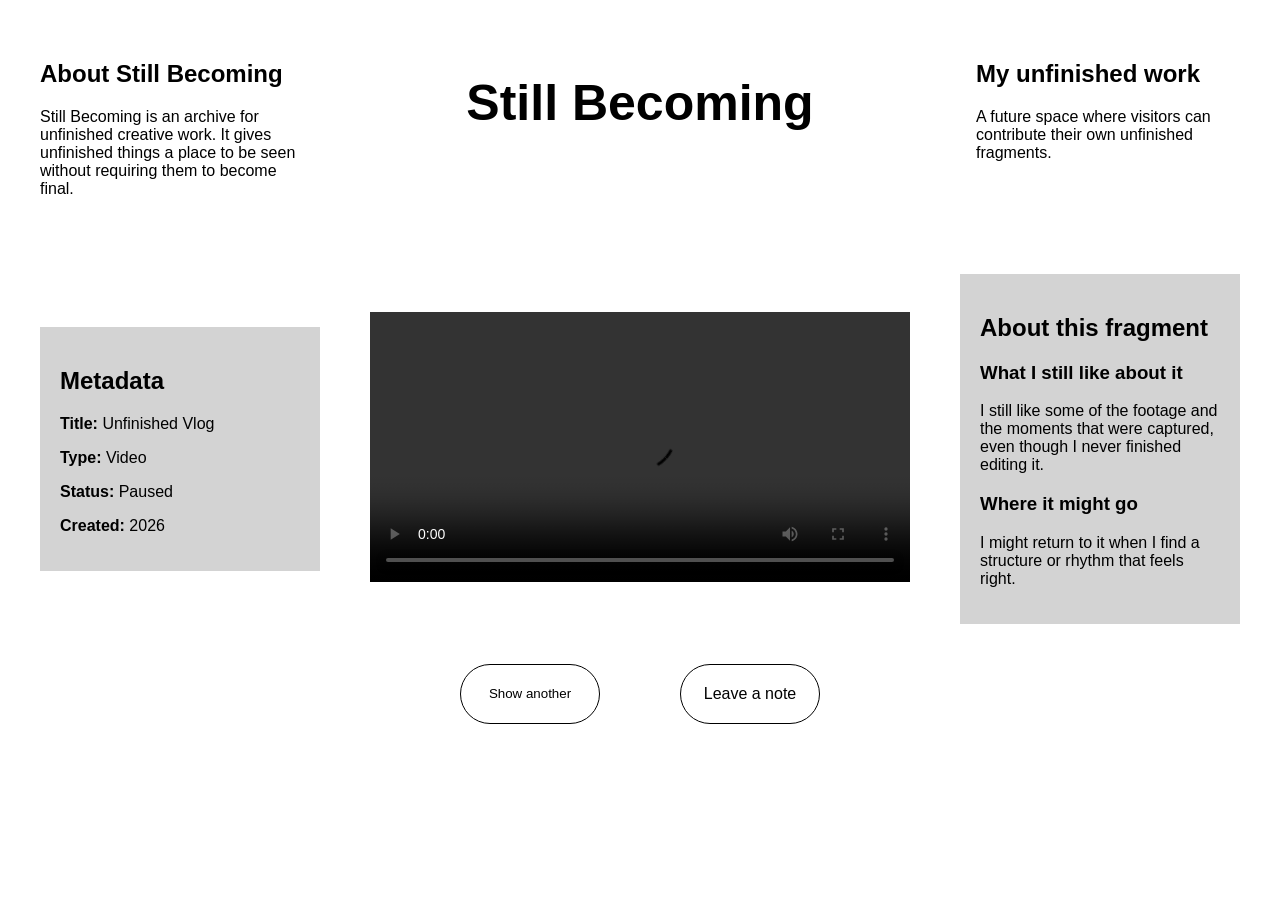
==== index.html @ 2a2ba5cb "update repo with new files and added html, css and wireframe" ====
<!DOCTYPE html>

<html lang="en">

<head>
    <meta charset="UTF-8">
    <meta name="viewport" content="width=device-width, initial-scale=1.0">

    <title>Still Becoming</title>

    <link rel="stylesheet" href="style.css">
</head>


<body>

    <header>

        <div class="project-about">
            <h2>About Still Becoming</h2>

            <p>
                Still Becoming is an archive for unfinished creative work.
                It gives unfinished things a place to be seen without requiring
                them to become final.
            </p>
        </div>


        <h1>Still Becoming</h1>


        <div class="my-work">
            <h2>My unfinished work</h2>

            <p>
                A future space where visitors can contribute their own
                unfinished fragments.
            </p>
        </div>

    </header>


    <main>

        <section class="fragment-layout">


            <div class="metadata">

                <h2>Metadata</h2>
            
                <p><strong>Title:</strong> Unfinished Vlog</p>
            
                <p><strong>Type:</strong> Video</p>
            
                <p><strong>Status:</strong> Paused</p>
            
                <p><strong>Created:</strong> 2026</p>
            
            </div>


            <div class="fragment">

                <video controls>
            
                    <source
                        src="assets/unfinished-vlog.mp4"
                        type="video/mp4"
                    >
            
                    Your browser does not support the video tag.
            
                </video>
            
            </div>


            <div class="fragment-about">

                <h2>About this fragment</h2>
            
                <h3>What I still like about it</h3>
            
                <p>
                    I still like some of the footage and the moments
                    that were captured, even though I never finished editing it.
                </p>
            
                <h3>Where it might go</h3>
            
                <p>
                    I might return to it when I find a structure or
                    rhythm that feels right.
                </p>
            
            </div>


        </section>


        <section class="actions">

            <div class="button-row">
        
                <button>Show another</button>
        
                <details class="visitor-note">
        
                    <summary>Leave a note</summary>
        
                    <div class="note-area">
        
                        <p>
                            What do you see in this unfinished work?
                        </p>
        
                        <textarea
                            rows="5"
                            cols="40"
                            placeholder="Leave encouragement, feedback, a question, or an idea..."
                        ></textarea>
        
                        <br>
        
                        <button>Leave this note</button>
        
                    </div>
        
                </details>
        
            </div>
        
        </section>


    </main>


</body>

</html>
---- style.css ----
body {
    margin: 0;
    padding: 40px;
    font-family: Arial, sans-serif;
}


header {
    display: flex;
    justify-content: space-between;
    align-items: flex-start;
}


h1 {
    text-align: center;
    font-size: 50px;
}


.project-about {
    width: 22%;
}


.my-work {
    width: 22%;
}


.fragment-layout {
    display: flex;
    justify-content: space-between;
    align-items: center;

    margin-top: 60px;
}


.metadata {
    width: 20%;
    padding: 20px;

    background-color: lightgray;
}


.fragment {
    width: 45%;
    text-align: center;
}


.fragment img {
    max-width: 100%;
}

.fragment video {
    width: 100%;
    max-width: 600px;
}


.fragment-about {
    width: 20%;
    padding: 20px;

    background-color: lightgray;
}


.actions {
    margin-top: 40px;
    text-align: center;
}

.button-row {
    display: grid;
    grid-template-columns: 140px 140px;
    justify-content: center;
    align-items: start;
    column-gap: 80px;
}

.button-row > button,
.visitor-note summary {
    width: 140px;
    height: 60px;

    box-sizing: border-box;

    display: flex;
    align-items: center;
    justify-content: center;

    border: 1px solid black;
    border-radius: 30px;

    background-color: white;

    cursor: pointer;
}

.visitor-note {
    text-align: center;
}

.visitor-note summary {
    list-style: none;
}

.visitor-note summary::-webkit-details-marker {
    display: none;
}

.note-area {
    width: 500px;
    margin-top: 30px;

    margin-left: calc(-250px + 70px);

    text-align: center;
}

.note-area textarea {
    width: 100%;
    box-sizing: border-box;
}
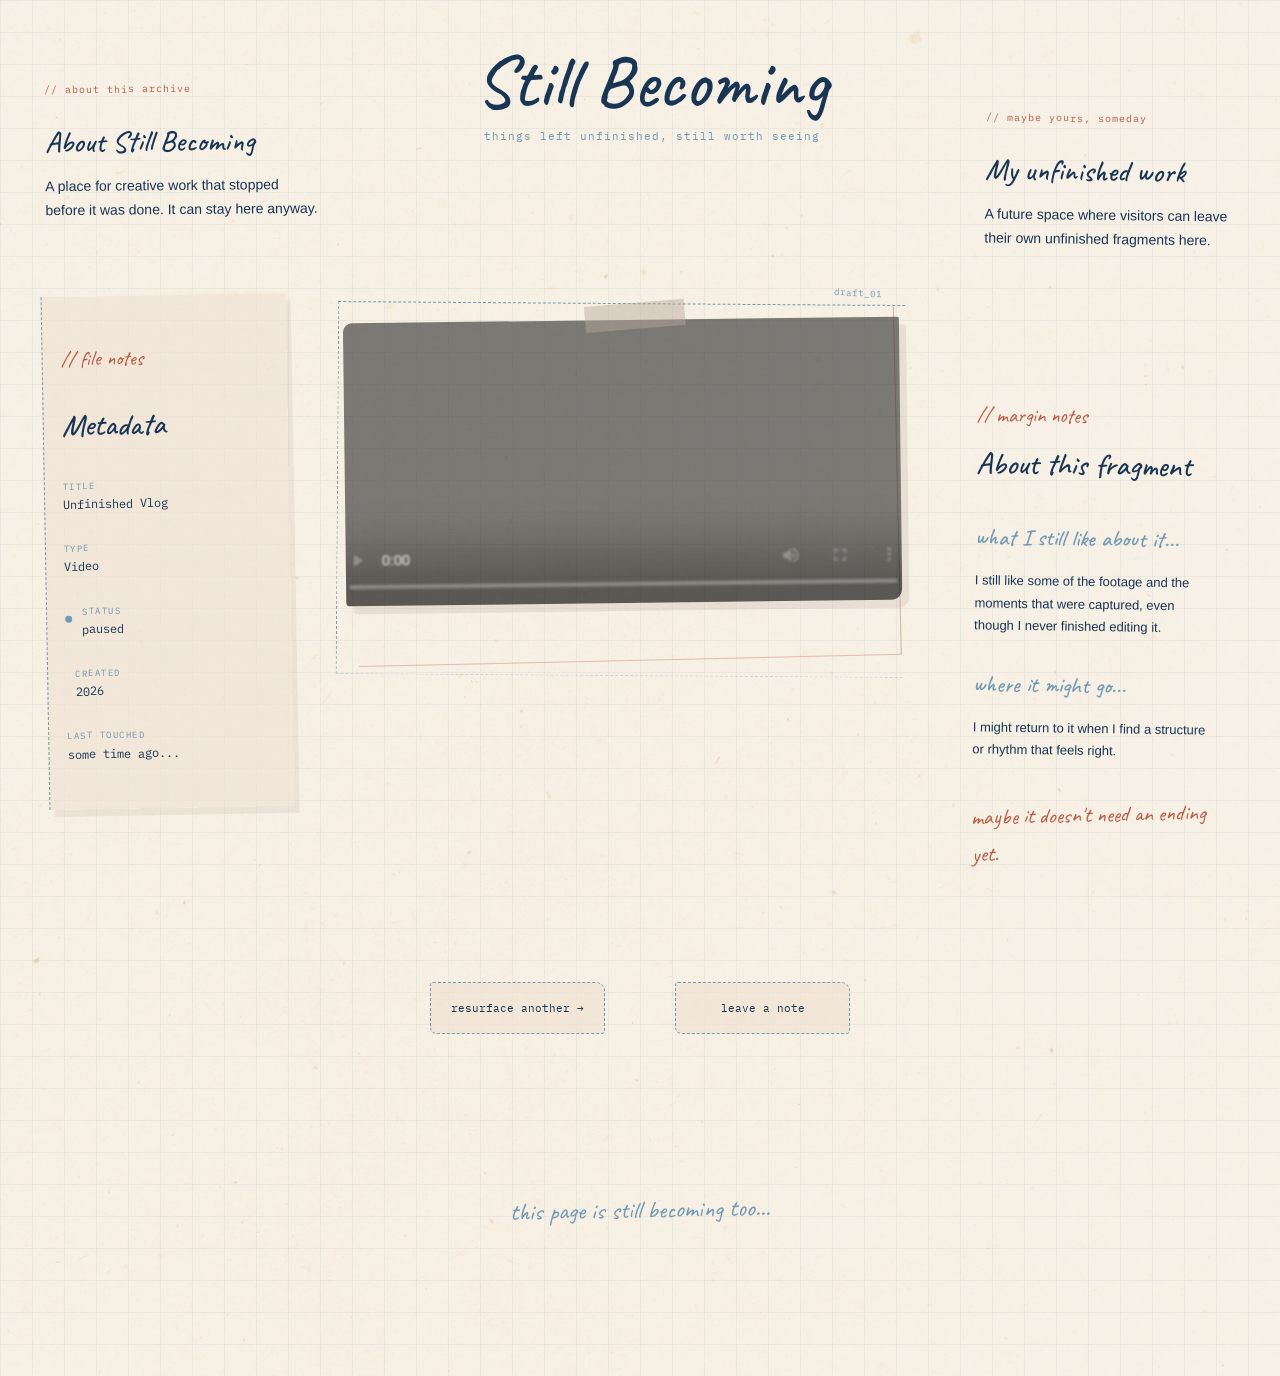
==== commit b93668f0: "update visual style details" ====
--- a/index.html
+++ b/index.html
@@ -4,6 +4,7 @@
 
 <head>
     <meta charset="UTF-8">
+
     <meta name="viewport" content="width=device-width, initial-scale=1.0">
 
     <title>Still Becoming</title>
@@ -17,31 +18,47 @@
     <header>
 
         <div class="project-about">
+
+            <p class="small-note">// about this archive</p>
+
             <h2>About Still Becoming</h2>
 
             <p>
-                Still Becoming is an archive for unfinished creative work.
-                It gives unfinished things a place to be seen without requiring
-                them to become final.
-            </p>
+                A place for creative work that stopped before it was done.
+                It can stay here anyway.
+            </p>
+
         </div>
 
 
-        <h1>Still Becoming</h1>
+        <div class="site-title">
+
+            <h1>Still Becoming</h1>
+
+            <p class="title-note">
+                things left unfinished, still worth seeing
+            </p>
+
+        </div>
 
 
         <div class="my-work">
+
+            <p class="small-note">// maybe yours, someday</p>
+
             <h2>My unfinished work</h2>
 
             <p>
-                A future space where visitors can contribute their own
-                unfinished fragments.
-            </p>
+                A future space where visitors can leave their own unfinished
+                fragments here.
+            </p>
+
         </div>
 
     </header>
 
 
+
     <main>
 
         <section class="fragment-layout">
@@ -49,94 +66,164 @@
 
             <div class="metadata">
 
+                <p class="annotation">// file notes</p>
+
                 <h2>Metadata</h2>
-            
-                <p><strong>Title:</strong> Unfinished Vlog</p>
-            
-                <p><strong>Type:</strong> Video</p>
-            
-                <p><strong>Status:</strong> Paused</p>
-            
-                <p><strong>Created:</strong> 2026</p>
-            
-            </div>
+
+                <p>
+                    <span class="meta-label">TITLE</span><br>
+                    Unfinished Vlog
+                </p>
+
+                <p>
+                    <span class="meta-label">TYPE</span><br>
+                    Video
+                </p>
+
+                <p class="status-line">
+                    <span class="status-dot"></span>
+
+                    <span>
+                        <span class="meta-label">STATUS</span><br>
+                        paused
+                    </span>
+                </p>
+
+                <p class="slightly-offset">
+                    <span class="meta-label">CREATED</span><br>
+                    2026
+                </p>
+
+                <p>
+                    <span class="meta-label">LAST TOUCHED</span><br>
+                    some time ago...
+                </p>
+
+            </div>
+
 
 
             <div class="fragment">
 
-                <video controls>
-            
-                    <source
-                        src="assets/unfinished-vlog.mp4"
-                        type="video/mp4"
-                    >
-            
-                    Your browser does not support the video tag.
-            
-                </video>
-            
-            </div>
+                <span class="tape"></span>
+
+                <div class="draft-mark draft-mark-one">
+                    draft_01
+                </div>
+
+                <div class="fragment-frame">
+
+                    <video controls>
+
+                        <source
+                            src="assets/video/unfinished-vlog.mp4"
+                            type="video/mp4"
+                        >
+
+                        Your browser does not support the video tag.
+
+                    </video>
+
+                </div>
+
+
+                <p class="fragment-caption">
+                    still becoming...
+                </p>
+
+            </div>
+
 
 
             <div class="fragment-about">
 
+                <p class="annotation">// margin notes</p>
+
                 <h2>About this fragment</h2>
-            
-                <h3>What I still like about it</h3>
-            
+
+                <h3>what I still like about it...</h3>
+
                 <p>
                     I still like some of the footage and the moments
                     that were captured, even though I never finished editing it.
                 </p>
-            
-                <h3>Where it might go</h3>
-            
+
+
+                <h3>where it might go...</h3>
+
                 <p>
                     I might return to it when I find a structure or
                     rhythm that feels right.
                 </p>
-            
+
+
+                <p class="unfinished-thought">
+                    maybe it doesn't need an ending yet.
+                </p>
+
             </div>
 
 
         </section>
 
 
+
         <section class="actions">
 
             <div class="button-row">
-        
-                <button>Show another</button>
-        
+
+                <button class="draft-button">
+                    resurface another →
+                </button>
+
+
                 <details class="visitor-note">
-        
-                    <summary>Leave a note</summary>
-        
+
+                    <summary>
+                        leave a note
+                    </summary>
+
+
                     <div class="note-area">
-        
-                        <p>
+
+                        <p class="note-prompt">
                             What do you see in this unfinished work?
                         </p>
-        
+
+
                         <textarea
                             rows="5"
                             cols="40"
-                            placeholder="Leave encouragement, feedback, a question, or an idea..."
+                            placeholder="leave a thought, question, encouragement, or possibility..."
                         ></textarea>
-        
+
+
                         <br>
-        
-                        <button>Leave this note</button>
-        
+
+
+                        <button class="leave-note-button">
+                            leave it here
+                        </button>
+
                     </div>
-        
+
                 </details>
-        
-            </div>
-        
+
+            </div>
+
         </section>
 
 
+
+        <footer>
+
+            <p>
+                this page is still becoming too...
+            </p>
+
+        </footer>
+
+
     </main>
 
 
--- a/style.css
+++ b/style.css
@@ -1,128 +1,724 @@
+@import url('https://fonts.googleapis.com/css2?family=Caveat:wght@400;500;600&family=IBM+Plex+Mono:wght@400;500&display=swap');
+
+
+/* ------------------------------
+   COLOR PALETTE
+
+   deep ink blue:  #183554
+   dusty blue:     #7199B3
+   faded rust:     #B85A40
+   warm cream:     #EFE3D2
+   soft taupe:     #B8A89A
+-------------------------------- */
+
+
 body {
     margin: 0;
-    padding: 40px;
+    padding: 45px;
+
+    color: #183554;
+
     font-family: Arial, sans-serif;
-}
+
+    background-color: #EFE3D2;
+
+    background-image:
+
+        linear-gradient(
+            rgba(113, 153, 179, 0.09) 1px,
+            transparent 1px
+        ),
+
+        linear-gradient(
+            90deg,
+            rgba(113, 153, 179, 0.09) 1px,
+            transparent 1px
+        ),
+
+        url("assets/paper-texture.jpg");
+
+    background-size:
+        32px 32px,
+        32px 32px,
+        cover;
+
+    background-blend-mode:
+        multiply,
+        multiply,
+        soft-light;
+
+    min-height: 100vh;
+}
+
+
+/* ------------------------------
+   HEADER
+-------------------------------- */
 
 
 header {
     display: flex;
+
     justify-content: space-between;
+
     align-items: flex-start;
+
+    margin-bottom: 30px;
+}
+
+
+.project-about {
+    width: 23%;
+
+    margin-top: 25px;
+
+    transform: rotate(-0.5deg);
+}
+
+
+.my-work {
+    width: 21%;
+
+    margin-top: 55px;
+
+    transform: rotate(0.7deg);
+}
+
+
+.project-about h2,
+.my-work h2 {
+    font-family: "Caveat", cursive;
+
+    font-size: 30px;
+
+    font-weight: 500;
+
+    margin-bottom: 8px;
+}
+
+
+.project-about p,
+.my-work p {
+    line-height: 1.7;
+
+    font-size: 14px;
+}
+
+
+.site-title {
+    text-align: center;
+
+    width: 45%;
 }
 
 
 h1 {
-    text-align: center;
-    font-size: 50px;
-}
-
-
-.project-about {
-    width: 22%;
-}
-
-
-.my-work {
-    width: 22%;
-}
+    margin: 0;
+
+    font-family: "Caveat", cursive;
+
+    font-size: 74px;
+
+    font-weight: 500;
+
+    line-height: 1;
+}
+
+
+.title-note {
+    margin-top: 10px;
+
+    font-family: "IBM Plex Mono", monospace;
+
+    font-size: 11px;
+
+    letter-spacing: 1px;
+
+    color: #7199B3;
+}
+
+
+.small-note {
+    font-family: "IBM Plex Mono", monospace;
+
+    font-size: 10px !important;
+
+    color: #B85A40;
+
+    letter-spacing: 1px;
+}
+
+
+/* ------------------------------
+   MAIN LAYOUT
+-------------------------------- */
 
 
 .fragment-layout {
     display: flex;
+
     justify-content: space-between;
+
+    align-items: flex-start;
+
+    gap: 35px;
+
+    margin-top: 0;
+}
+
+
+/* ------------------------------
+   METADATA
+-------------------------------- */
+
+
+.metadata {
+    width: 18%;
+
+    padding: 22px 18px;
+
+    font-family: "IBM Plex Mono", monospace;
+
+    font-size: 12px;
+
+    line-height: 1.6;
+
+    background-color: rgba(239, 227, 210, 0.62);
+
+    border-left: 1px dashed #7199B3;
+
+    transform: rotate(-1deg);
+
+    box-shadow:
+        5px 7px 0 rgba(184, 168, 154, 0.18);
+}
+
+
+.metadata h2 {
+    font-family: "Caveat", cursive;
+
+    font-size: 31px;
+
+    font-weight: 500;
+
+    margin-top: 0;
+}
+
+
+.metadata p {
+    margin-top: 24px;
+
+    margin-bottom: 24px;
+}
+
+
+.meta-label {
+    font-size: 9px;
+
+    letter-spacing: 1.5px;
+
+    color: #7199B3;
+}
+
+
+.annotation {
+    font-family: "Caveat", cursive;
+
+    font-size: 21px;
+
+    color: #B85A40;
+
+    margin-bottom: 4px;
+}
+
+
+.status-line {
+    display: flex;
+
     align-items: center;
 
-    margin-top: 60px;
-}
-
-
-.metadata {
-    width: 20%;
-    padding: 20px;
-
-    background-color: lightgray;
-}
+    gap: 10px;
+}
+
+
+.status-dot {
+    width: 7px;
+
+    height: 7px;
+
+    border-radius: 50%;
+
+    background-color: #7199B3;
+
+    display: inline-block;
+}
+
+
+.slightly-offset {
+    margin-left: 9px;
+}
+
+
+/* ------------------------------
+   FRAGMENT
+-------------------------------- */
 
 
 .fragment {
-    width: 45%;
+    width: 48%;
+
+    position: relative;
+
     text-align: center;
-}
-
-
+
+    transform: rotate(-0.7deg);
+
+    padding: 25px 20px 18px 20px;
+}
+
+
+/* pale sketch-paper panel behind the fragment */
+
+.fragment::before {
+    content: "";
+
+    position: absolute;
+
+    top: 8px;
+
+    left: 2%;
+
+    width: 95%;
+
+    height: 93%;
+
+    border-top: 1px dashed #7199B3;
+
+    border-left: 1px dashed #7199B3;
+
+    border-bottom: 1px dashed rgba(113, 153, 179, 0.35);
+
+    transform: rotate(1.1deg);
+
+    pointer-events: none;
+
+    z-index: -1;
+}
+
+
+/* second imperfect draft frame */
+
+.fragment::after {
+    content: "";
+
+    position: absolute;
+
+    top: 18px;
+
+    left: 5%;
+
+    width: 91%;
+
+    height: 87%;
+
+    border-right: 1px solid rgba(184, 90, 64, 0.45);
+
+    border-bottom: 1px solid rgba(184, 90, 64, 0.35);
+
+    transform: rotate(-0.6deg);
+
+    pointer-events: none;
+
+    z-index: -1;
+}
+
+
+.fragment-frame {
+    overflow: hidden;
+
+    border-radius: 9px 2px 11px 4px;
+
+    box-shadow:
+        7px 8px 0 rgba(184, 168, 154, 0.24);
+}
+
+
+/* fragment begins slightly hesitant / unclear */
+
+.fragment video,
 .fragment img {
-    max-width: 100%;
-}
-
-.fragment video {
-    width: 100%;
-    max-width: 600px;
-}
+    width: 102%;
+
+    max-width: 620px;
+
+    display: block;
+
+    margin-left: -1%;
+
+    opacity: 0.63;
+
+    filter:
+        blur(1.1px)
+        grayscale(12%);
+
+    transform: scale(1.025);
+
+    transition:
+        opacity 1.4s ease,
+        filter 1.4s ease,
+        transform 1.4s ease;
+}
+
+
+/* viewer approaches → fragment becomes present */
+
+.fragment:hover video,
+.fragment:hover img {
+    opacity: 1;
+
+    filter:
+        blur(0)
+        grayscale(0);
+
+    transform: scale(1);
+}
+
+
+.fragment-caption {
+    margin-top: 16px;
+
+    font-family: "Caveat", cursive;
+
+    font-size: 25px;
+
+    color: #B85A40;
+
+    opacity: 0;
+
+    transform: translateY(-4px);
+
+    transition:
+        opacity 1.2s ease,
+        transform 1.2s ease;
+}
+
+
+.fragment:hover .fragment-caption {
+    opacity: 1;
+
+    transform: translateY(0);
+}
+
+
+/* ------------------------------
+   TAPE
+-------------------------------- */
+
+
+.tape {
+    position: absolute;
+
+    width: 100px;
+
+    height: 26px;
+
+    top: 8px;
+
+    left: 44%;
+
+    background-color: rgba(184, 168, 154, 0.47);
+
+    transform: rotate(-4deg);
+
+    z-index: 3;
+}
+
+
+/* ------------------------------
+   EDITOR MARKS
+-------------------------------- */
+
+
+.draft-mark {
+    position: absolute;
+
+    font-family: "IBM Plex Mono", monospace;
+
+    font-size: 9px;
+
+    letter-spacing: 1px;
+
+    color: #7199B3;
+}
+
+
+.draft-mark-one {
+    top: -5px;
+
+    right: 6%;
+
+    transform: rotate(3deg);
+}
+
+
+/* ------------------------------
+   ABOUT THIS FRAGMENT
+-------------------------------- */
 
 
 .fragment-about {
-    width: 20%;
-    padding: 20px;
-
-    background-color: lightgray;
-}
+    width: 21%;
+
+    padding: 18px;
+
+    margin-top: 65px;
+
+    transform: rotate(0.8deg);
+
+    font-size: 13px;
+
+    line-height: 1.7;
+}
+
+
+.fragment-about h2 {
+    font-family: "Caveat", cursive;
+
+    font-size: 31px;
+
+    font-weight: 500;
+
+    margin-top: 0;
+}
+
+
+.fragment-about h3 {
+    font-family: "Caveat", cursive;
+
+    font-size: 23px;
+
+    font-weight: 500;
+
+    color: #7199B3;
+
+    margin-top: 28px;
+
+    margin-bottom: 5px;
+}
+
+
+.unfinished-thought {
+    margin-top: 35px;
+
+    font-family: "Caveat", cursive;
+
+    font-size: 22px;
+
+    color: #B85A40;
+
+    transform: rotate(-2deg);
+}
+
+
+/* ------------------------------
+   ACTIONS
+-------------------------------- */
 
 
 .actions {
-    margin-top: 40px;
+    margin-top: 70px;
+
     text-align: center;
 }
+
 
 .button-row {
     display: grid;
-    grid-template-columns: 140px 140px;
+
+    grid-template-columns: 175px 175px;
+
     justify-content: center;
+
     align-items: start;
-    column-gap: 80px;
-}
-
-.button-row > button,
+
+    column-gap: 70px;
+}
+
+
+.draft-button,
 .visitor-note summary {
-    width: 140px;
-    height: 60px;
+    width: 175px;
+
+    min-height: 52px;
 
     box-sizing: border-box;
 
     display: flex;
+
     align-items: center;
+
     justify-content: center;
 
-    border: 1px solid black;
-    border-radius: 30px;
-
-    background-color: white;
+    border: 1px dashed #7199B3;
+
+    border-radius: 3px 9px 4px 7px;
+
+    background-color: rgba(239, 227, 210, 0.7);
+
+    color: #183554;
+
+    font-family: "IBM Plex Mono", monospace;
+
+    font-size: 11px;
 
     cursor: pointer;
-}
+
+    transition:
+        background-color 0.6s ease,
+        transform 0.6s ease,
+        color 0.6s ease;
+}
+
+
+.draft-button:hover,
+.visitor-note summary:hover {
+    background-color: rgba(184, 168, 154, 0.35);
+
+    color: #B85A40;
+
+    transform: rotate(-1deg);
+}
+
 
 .visitor-note {
     text-align: center;
 }
 
+
 .visitor-note summary {
     list-style: none;
 }
 
+
 .visitor-note summary::-webkit-details-marker {
     display: none;
 }
 
+
+/* ------------------------------
+   LEAVE A NOTE
+-------------------------------- */
+
+
 .note-area {
     width: 500px;
-    margin-top: 30px;
-
-    margin-left: calc(-250px + 70px);
+
+    margin-top: 35px;
+
+    margin-left: calc(-250px + 87.5px);
+
+    padding: 25px;
+
+    box-sizing: border-box;
 
     text-align: center;
-}
+
+    background-color: rgba(239, 227, 210, 0.9);
+
+    border: 1px dashed #7199B3;
+
+    border-radius: 7px 2px 9px 4px;
+
+    box-shadow:
+        6px 7px 0 rgba(184, 168, 154, 0.18);
+
+    transform: rotate(0.4deg);
+}
+
+
+.note-prompt {
+    font-family: "Caveat", cursive;
+
+    font-size: 25px;
+
+    color: #183554;
+}
+
 
 .note-area textarea {
     width: 100%;
+
     box-sizing: border-box;
+
+    padding: 15px;
+
+    background-color: rgba(255, 255, 255, 0.18);
+
+    color: #183554;
+
+    border: 1px dashed #7199B3;
+
+    border-radius: 2px;
+
+    font-family: "Caveat", cursive;
+
+    font-size: 20px;
+
+    resize: vertical;
+}
+
+
+.note-area textarea:focus {
+    outline: 1px solid #B85A40;
+}
+
+
+.note-area textarea::placeholder {
+    color: rgba(24, 53, 84, 0.52);
+}
+
+
+.leave-note-button {
+    margin-top: 18px;
+
+    padding: 10px 18px;
+
+    border: none;
+
+    border-bottom: 1px solid #B85A40;
+
+    background-color: transparent;
+
+    color: #B85A40;
+
+    font-family: "IBM Plex Mono", monospace;
+
+    font-size: 10px;
+
+    cursor: pointer;
+}
+
+
+/* ------------------------------
+   FOOTER
+-------------------------------- */
+
+
+footer {
+    margin-top: 160px;
+
+    padding-bottom: 80px;
+
+    text-align: center;
+}
+
+
+footer p {
+    font-family: "Caveat", cursive;
+
+    font-size: 25px;
+
+    color: #7199B3;
+
+    transform: rotate(-1deg);
 }
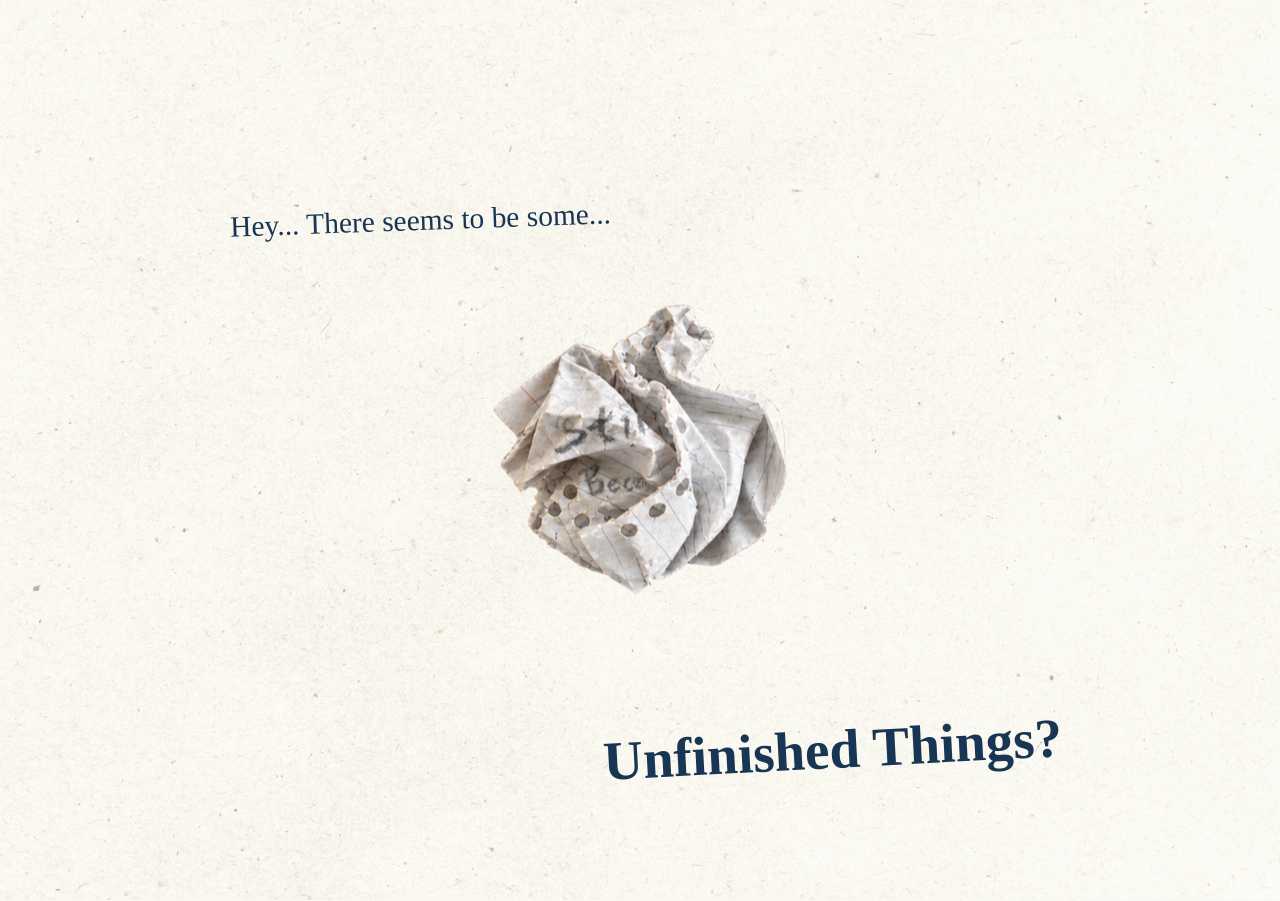
==== commit 30e2e427: "Point GitHub Pages homepage to Still Becoming v2" ====
--- a/index.html
+++ b/index.html
@@ -1,232 +1,14 @@
-<!DOCTYPE html>
-
+<!doctype html>
 <html lang="en">
-
 <head>
-    <meta charset="UTF-8">
-
-    <meta name="viewport" content="width=device-width, initial-scale=1.0">
-
-    <title>Still Becoming</title>
-
-    <link rel="stylesheet" href="style.css">
+  <meta charset="utf-8">
+  <meta name="viewport" content="width=device-width, initial-scale=1">
+  <title>Still Becoming</title>
+  <script src="site-entry.js"></script>
+  <meta http-equiv="refresh" content="0; url=./still-becoming-v2/">
+  <link rel="canonical" href="https://rayaruyi0320-svg.github.io/Still-becoming/still-becoming-v2/">
 </head>
-
-
 <body>
-
-    <header>
-
-        <div class="project-about">
-
-            <p class="small-note">// about this archive</p>
-
-            <h2>About Still Becoming</h2>
-
-            <p>
-                A place for creative work that stopped before it was done.
-                It can stay here anyway.
-            </p>
-
-        </div>
-
-
-        <div class="site-title">
-
-            <h1>Still Becoming</h1>
-
-            <p class="title-note">
-                things left unfinished, still worth seeing
-            </p>
-
-        </div>
-
-
-        <div class="my-work">
-
-            <p class="small-note">// maybe yours, someday</p>
-
-            <h2>My unfinished work</h2>
-
-            <p>
-                A future space where visitors can leave their own unfinished
-                fragments here.
-            </p>
-
-        </div>
-
-    </header>
-
-
-
-    <main>
-
-        <section class="fragment-layout">
-
-
-            <div class="metadata">
-
-                <p class="annotation">// file notes</p>
-
-                <h2>Metadata</h2>
-
-                <p>
-                    <span class="meta-label">TITLE</span><br>
-                    Unfinished Vlog
-                </p>
-
-                <p>
-                    <span class="meta-label">TYPE</span><br>
-                    Video
-                </p>
-
-                <p class="status-line">
-                    <span class="status-dot"></span>
-
-                    <span>
-                        <span class="meta-label">STATUS</span><br>
-                        paused
-                    </span>
-                </p>
-
-                <p class="slightly-offset">
-                    <span class="meta-label">CREATED</span><br>
-                    2026
-                </p>
-
-                <p>
-                    <span class="meta-label">LAST TOUCHED</span><br>
-                    some time ago...
-                </p>
-
-            </div>
-
-
-
-            <div class="fragment">
-
-                <span class="tape"></span>
-
-                <div class="draft-mark draft-mark-one">
-                    draft_01
-                </div>
-
-                <div class="fragment-frame">
-
-                    <video controls>
-
-                        <source
-                            src="assets/video/unfinished-vlog.mp4"
-                            type="video/mp4"
-                        >
-
-                        Your browser does not support the video tag.
-
-                    </video>
-
-                </div>
-
-
-                <p class="fragment-caption">
-                    still becoming...
-                </p>
-
-            </div>
-
-
-
-            <div class="fragment-about">
-
-                <p class="annotation">// margin notes</p>
-
-                <h2>About this fragment</h2>
-
-                <h3>what I still like about it...</h3>
-
-                <p>
-                    I still like some of the footage and the moments
-                    that were captured, even though I never finished editing it.
-                </p>
-
-
-                <h3>where it might go...</h3>
-
-                <p>
-                    I might return to it when I find a structure or
-                    rhythm that feels right.
-                </p>
-
-
-                <p class="unfinished-thought">
-                    maybe it doesn't need an ending yet.
-                </p>
-
-            </div>
-
-
-        </section>
-
-
-
-        <section class="actions">
-
-            <div class="button-row">
-
-                <button class="draft-button">
-                    resurface another →
-                </button>
-
-
-                <details class="visitor-note">
-
-                    <summary>
-                        leave a note
-                    </summary>
-
-
-                    <div class="note-area">
-
-                        <p class="note-prompt">
-                            What do you see in this unfinished work?
-                        </p>
-
-
-                        <textarea
-                            rows="5"
-                            cols="40"
-                            placeholder="leave a thought, question, encouragement, or possibility..."
-                        ></textarea>
-
-
-                        <br>
-
-
-                        <button class="leave-note-button">
-                            leave it here
-                        </button>
-
-                    </div>
-
-                </details>
-
-            </div>
-
-        </section>
-
-
-
-        <footer>
-
-            <p>
-                this page is still becoming too...
-            </p>
-
-        </footer>
-
-
-    </main>
-
-
+  <p><a href="./still-becoming-v2/">Open Still Becoming</a></p>
 </body>
-
-</html>+</html>
